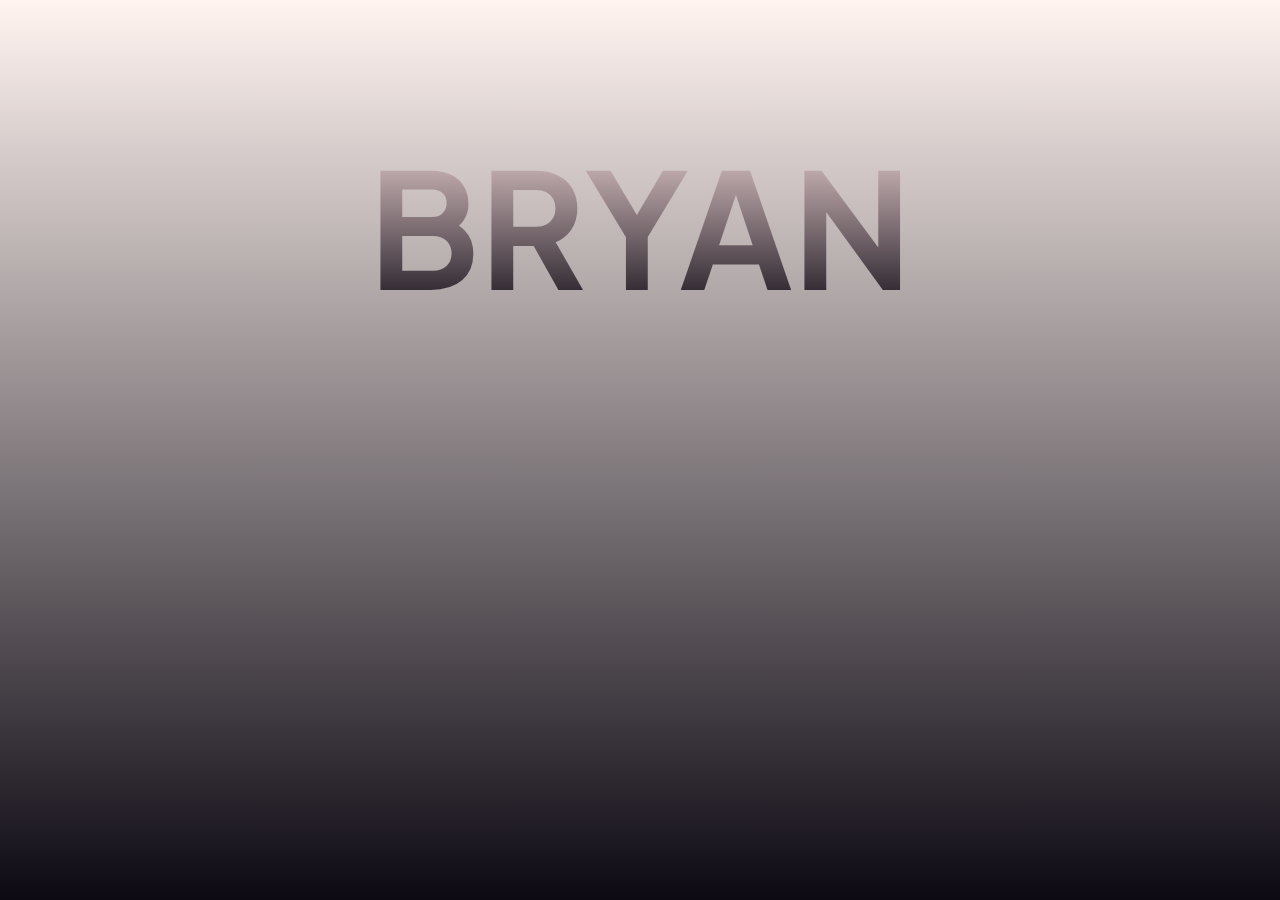
==== index.html @ c7d9747b "new style" ====
<!DOCTYPE html>
<html lang="en">
    <head>
        <meta charset="UTF-8" />
        <meta name="viewport" content="width=device-width, initial-scale=1, shrink-to-fit=no" />
        <meta name="description" content="Playground to learn HTML" />
        <meta name="author" content="Bryan Wong" />
        
        <title>playground</title>

        <!-- Favicon-->
        <link rel="icon" type="image/x-icon" href="assets/favicon.ico" />

        <!-- Custom Google font-->
        <link rel="preconnect" href="https://fonts.googleapis.com" />
        <link rel="preconnect" href="https://fonts.gstatic.com" crossorigin />
        <link href="https://fonts.googleapis.com/css2?family=Plus+Jakarta+Sans:wght@100;200;300;400;500;600;700;800;900&amp;display=swap" rel="stylesheet" />
        
        <!-- Core theme CSS (includes Bootstrap)-->
        <link href="css/styles.css" rel="stylesheet" />

    </head>

    <body>
        <div class="main-title" > BRYAN </div>
        <!-- <h4 class="moveable-element"> WONG </h4> -->

    </body>
</html>
---- css/styles.css ----
@charset "UTF-8";

:root {
  --bs-font-sans-serif: "Plus Jakarta Sans";
  --bs-body-font-family: var(--bs-font-sans-serif);
  --bs-body-font-size: 1rem;
  --bs-body-font-weight: 400;

  /* colours */
  --body-font-color: #f1d7d7;
  --body-background-colour: #0d0913;
  --body-background-gradient: #1c1919;
}


/* Font for main title */
.main-title {
  font-size: 10em;
  font-weight: bold;

  position: absolute; /* Position the element absolutely */
  top: 25%; 
  left: 50%; 
  transform: translate(-50%, -50%); 

  background: linear-gradient(to top,
    var(--body-background-colour),
    var(--body-font-color) 
  );
  background-clip: text;
  -webkit-text-fill-color: transparent;
}

body {
  margin: 0;
  height: 100vh; 

  font-family: var(--bs-body-font-family);
  font-size: var(--bs-body-font-size);
  font-weight: var(--bs-body-font-weight);
  
  color: var(--body-font-color);

  background-color: var(--body-background-colour); 
  background-image: linear-gradient(to bottom, 
    #fff4f0 0%,
    var(--body-background-colour) 
  );

  /* background-image: radial-gradient(closest-side at 50% 50%, #fff4f0, var(--body-background-colour)),  */
  /* background: radial-gradient(circle, #ffffff, #000000) top/100% 100%; */
  /* linear-gradient(to bottom, #000000, #ffffff) center/100% 20%; */


  -webkit-text-size-adjust: 100%;
  /* -webkit-tap-highlight-color: rgba(0, 0, 0, 0); */
}

h6, .h6, h5, .h5, h4, .h4, h3, .h3, h2, .h2, h1, .h1 {
  margin-top: 0;
  margin-bottom: 0.5rem;
  font-weight: 500;
  line-height: 1.2;
}
h1, .h1 {
  font-size: calc(1.375rem + 1.5vw);
}
@media (min-width: 1200px) {
  h1, .h1 {
    font-size: 2.5rem;
  }
}
h2, .h2 {
  font-size: calc(1.325rem + 0.9vw);
}
@media (min-width: 1200px) {
  h2, .h2 {
    font-size: 2rem;
  }
}
h3, .h3 {
  font-size: calc(1.3rem + 0.6vw);
}
@media (min-width: 1200px) {
  h3, .h3 {
    font-size: 1.75rem;
  }
}
h4, .h4 {
  font-size: calc(1.275rem + 0.3vw);
}
@media (min-width: 1200px) {
  h4, .h4 {
    font-size: 1.5rem;
  }
}
h5, .h5 {
  font-size: 1.25rem;
}
h6, .h6 {
  font-size: 1rem;
}
p {
  margin-top: 0;
  margin-bottom: 1rem;
}
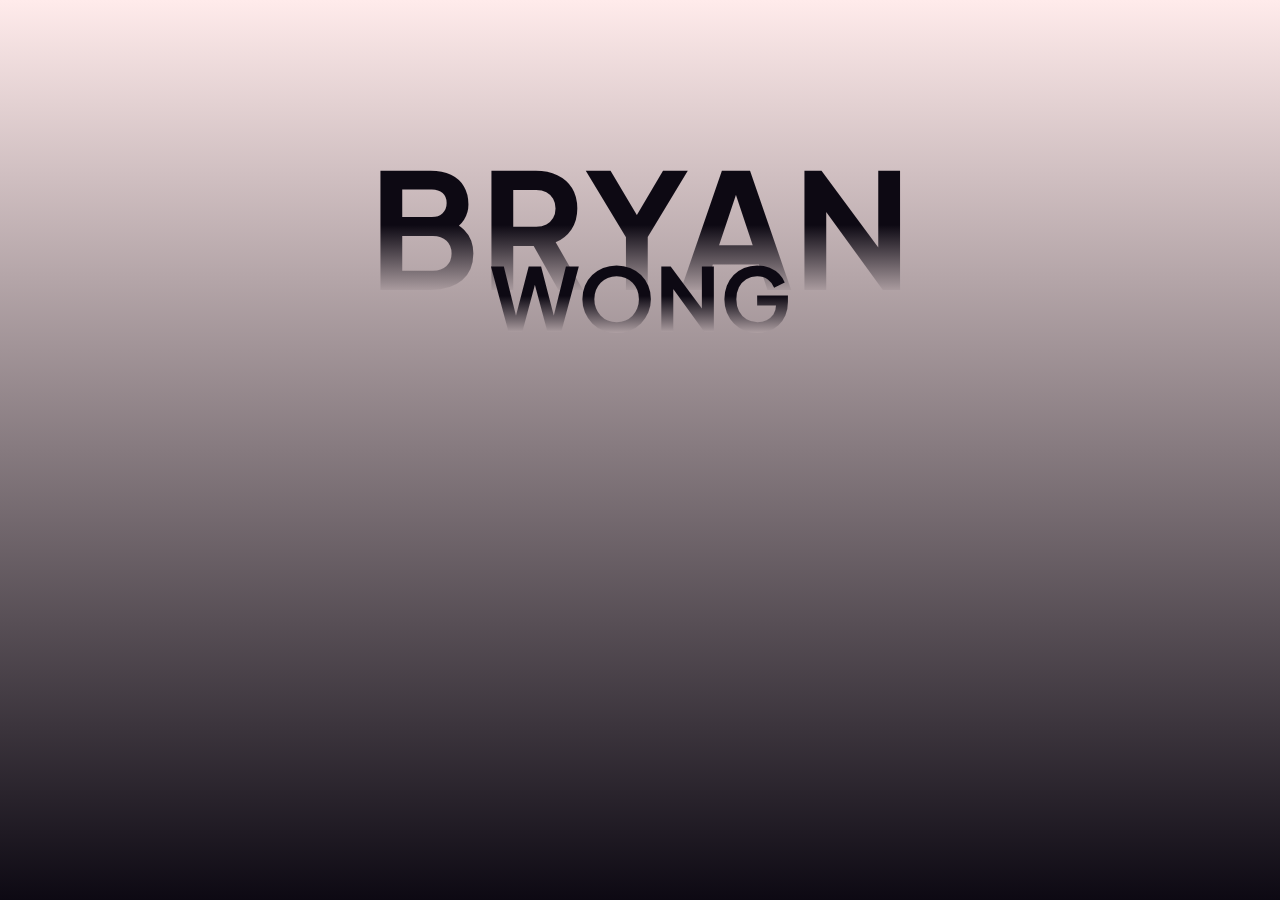
==== commit 88f194ac: "wong" ====
--- a/index.html
+++ b/index.html
@@ -22,8 +22,12 @@
     </head>
 
     <body>
-        <div class="main-title" > BRYAN </div>
-        <!-- <h4 class="moveable-element"> WONG </h4> -->
+        <div class="main-title"> 
+            <span class="first-name">BRYAN</span> 
+            <span class="last-name">WONG</span> 
+        </div>
+        
+
 
     </body>
 </html>
--- a/css/styles.css
+++ b/css/styles.css
@@ -7,29 +7,49 @@
   --bs-body-font-weight: 400;
 
   /* colours */
-  --body-font-color: #f1d7d7;
+  --body-font-color: #ffebeb;
   --body-background-colour: #0d0913;
-  --body-background-gradient: #1c1919;
+  --body-gradient-colour: #000000;
 }
 
 
-/* Font for main title */
-.main-title {
-  font-size: 10em;
+/* Main Title */
+.main-title{
   font-weight: bold;
 
-  position: absolute; /* Position the element absolutely */
+  position: absolute;
   top: 25%; 
   left: 50%; 
   transform: translate(-50%, -50%); 
+}
+.first-name{
+  font-size: 10em;
 
-  background: linear-gradient(to top,
-    var(--body-background-colour),
-    var(--body-font-color) 
+  background: linear-gradient(to bottom,
+    var(--body-background-colour) 50%,
+    var(--body-font-color)
   );
   background-clip: text;
+
   -webkit-text-fill-color: transparent;
 }
+.last-name{
+  font-size: 5.5em;
+
+  position: absolute;
+  top: 85%; 
+  left: 50%; 
+  transform: translate(-50%, -50%); 
+
+  background: linear-gradient(to bottom,
+    var(--body-background-colour) 50%,
+    var(--body-font-color)
+  );
+  background-clip: text;
+
+  -webkit-text-fill-color: transparent;
+}
+
 
 body {
   margin: 0;
@@ -41,20 +61,31 @@
   
   color: var(--body-font-color);
 
-  background-color: var(--body-background-colour); 
+  background-color: var(--body-gradient-colour); 
   background-image: linear-gradient(to bottom, 
-    #fff4f0 0%,
+    var(--body-font-color),
     var(--body-background-colour) 
   );
+}
+  /* background-image: radial-gradient(
+    circle at top, 
+    #fff4f0, 
+    var(--body-background-colour) 50%
+  );  */
+    
+  /* desert */
+  /* background-image: linear-gradient(to bottom,
+    #e4eeff 0%,
+    #ffe2a4 25%,
+    #0b0a0a 50%
+  ); */
 
-  /* background-image: radial-gradient(closest-side at 50% 50%, #fff4f0, var(--body-background-colour)),  */
-  /* background: radial-gradient(circle, #ffffff, #000000) top/100% 100%; */
-  /* linear-gradient(to bottom, #000000, #ffffff) center/100% 20%; */
+  /* -webkit-text-size-adjust: 100%; */
+  /* -webkit-tap-highlight-color: rgba(0, 0, 0, 0); */
 
 
-  -webkit-text-size-adjust: 100%;
-  /* -webkit-tap-highlight-color: rgba(0, 0, 0, 0); */
-}
+
+
 
 h6, .h6, h5, .h5, h4, .h4, h3, .h3, h2, .h2, h1, .h1 {
   margin-top: 0;
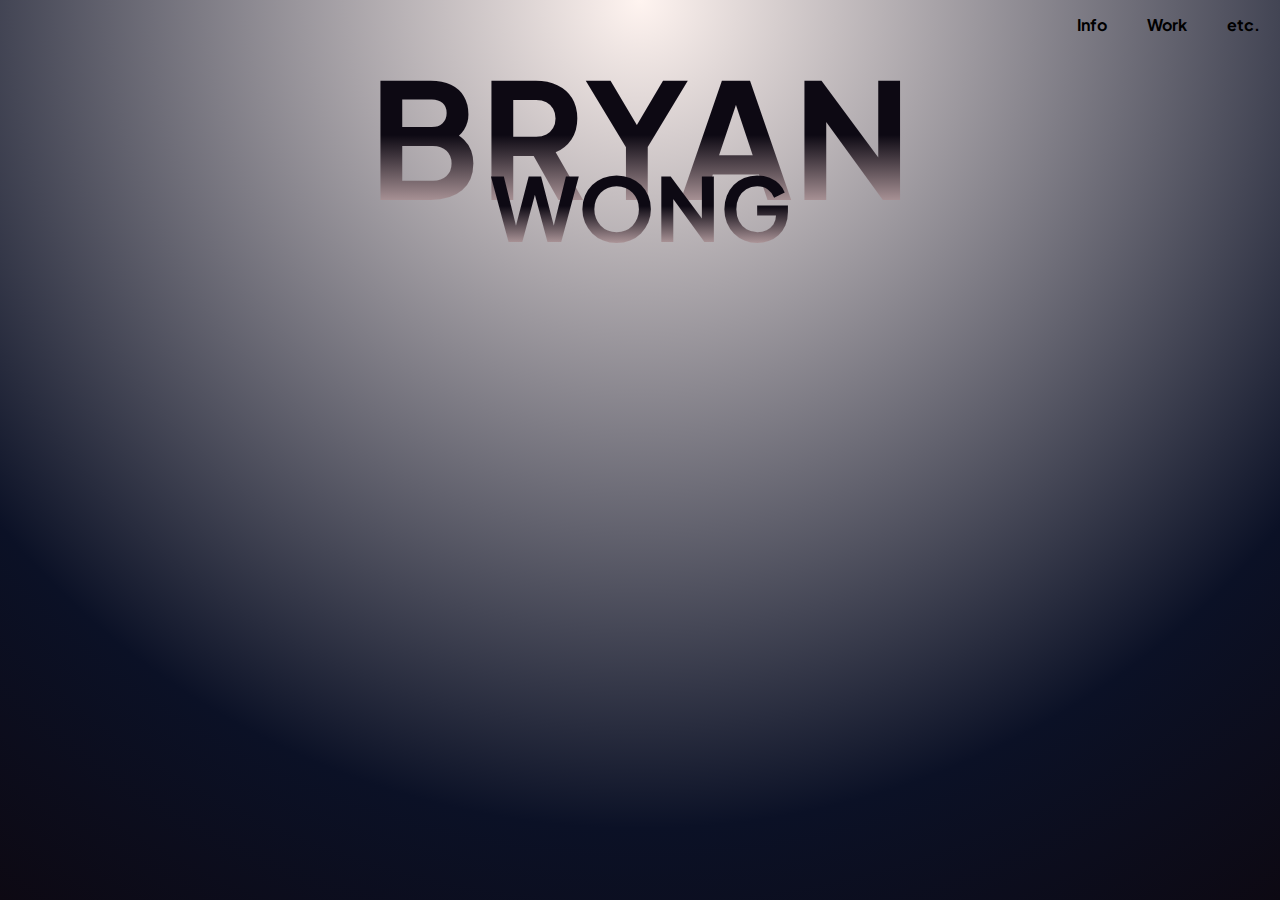
==== commit 5967d3e0: "gradient" ====
--- a/index.html
+++ b/index.html
@@ -16,18 +16,23 @@
         <link rel="preconnect" href="https://fonts.gstatic.com" crossorigin />
         <link href="https://fonts.googleapis.com/css2?family=Plus+Jakarta+Sans:wght@100;200;300;400;500;600;700;800;900&amp;display=swap" rel="stylesheet" />
         
-        <!-- Core theme CSS (includes Bootstrap)-->
+        <!-- Core CSS-->
         <link href="css/styles.css" rel="stylesheet" />
-
     </head>
 
     <body>
+        <div class="navbar">
+            <ul>
+                <li><a href="#index">Info</a></li>
+                <li><a href="#About">Work</a></li>
+                <li><a href="#About">etc.</a></li>
+            </ul>
+        </div>
+
         <div class="main-title"> 
             <span class="first-name">BRYAN</span> 
             <span class="last-name">WONG</span> 
         </div>
         
-
-
     </body>
 </html>
--- a/css/styles.css
+++ b/css/styles.css
@@ -7,10 +7,75 @@
   --bs-body-font-weight: 400;
 
   /* colours */
-  --body-font-color: #ffebeb;
+  --body-font-color: #fbdbdb;
   --body-background-colour: #0d0913;
-  --body-gradient-colour: #000000;
+  --body-gradient-colour: #1b1622;
+  --body-highlight-color: #ffe2e2;
 }
+::selection {
+  color: #000; /* Text color when highlighted */
+  background: var(--body-highlight-color); /* highlight color */
+} 
+
+body {
+  margin: 0;
+  height: 100vh; 
+
+  font-family: var(--bs-body-font-family);
+  font-size: var(--bs-body-font-size);
+  font-weight: var(--bs-body-font-weight);
+  
+  color: var(--body-font-color);
+
+  /* background-color: var(--body-gradient-colour); 
+  background-image: linear-gradient(to bottom, 
+    var(--body-font-color),
+    var(--body-background-colour) 
+  ); */
+
+  background: radial-gradient(
+    circle at top, 
+    #fff4f0, 
+    #0b1126 75%,
+    var(--body-background-colour)
+  ); 
+}
+
+    
+  /* desert */
+  /* background-image: linear-gradient(to bottom,
+    #e4eeff 0%,
+    #ffe2a4 25%,
+    #0b0a0a 50%
+  ); */
+
+
+.navbar{
+  float: right;
+
+  font-family: var(--bs-body-font-family);
+  font-weight: bold;
+}
+.navbar ul{
+  list-style-type: none;
+  margin: 0;
+  padding: 0;
+  overflow: hidden;
+}
+.navbar li{
+  float: left;
+}
+.navbar a{
+  display: block;
+  color: rgb(0, 0, 0);
+  text-align: center;
+  padding: 14px 20px;
+  text-decoration: none;
+}
+.navbar li a:hover{
+  color: var(--body-highlight-color);
+}
+
 
 
 /* Main Title */
@@ -18,7 +83,7 @@
   font-weight: bold;
 
   position: absolute;
-  top: 25%; 
+  top: 15%; 
   left: 50%; 
   transform: translate(-50%, -50%); 
 }
@@ -30,8 +95,7 @@
     var(--body-font-color)
   );
   background-clip: text;
-
-  -webkit-text-fill-color: transparent;
+  color: rgba(255, 255, 255, 0);
 }
 .last-name{
   font-size: 5.5em;
@@ -41,47 +105,19 @@
   left: 50%; 
   transform: translate(-50%, -50%); 
 
+  /* gradient text color */
   background: linear-gradient(to bottom,
     var(--body-background-colour) 50%,
     var(--body-font-color)
   );
   background-clip: text;
-
-  -webkit-text-fill-color: transparent;
+  color: rgba(255, 255, 255, 0);
 }
 
 
-body {
-  margin: 0;
-  height: 100vh; 
 
-  font-family: var(--bs-body-font-family);
-  font-size: var(--bs-body-font-size);
-  font-weight: var(--bs-body-font-weight);
-  
-  color: var(--body-font-color);
 
-  background-color: var(--body-gradient-colour); 
-  background-image: linear-gradient(to bottom, 
-    var(--body-font-color),
-    var(--body-background-colour) 
-  );
-}
-  /* background-image: radial-gradient(
-    circle at top, 
-    #fff4f0, 
-    var(--body-background-colour) 50%
-  );  */
-    
-  /* desert */
-  /* background-image: linear-gradient(to bottom,
-    #e4eeff 0%,
-    #ffe2a4 25%,
-    #0b0a0a 50%
-  ); */
 
-  /* -webkit-text-size-adjust: 100%; */
-  /* -webkit-tap-highlight-color: rgba(0, 0, 0, 0); */
 
 
 
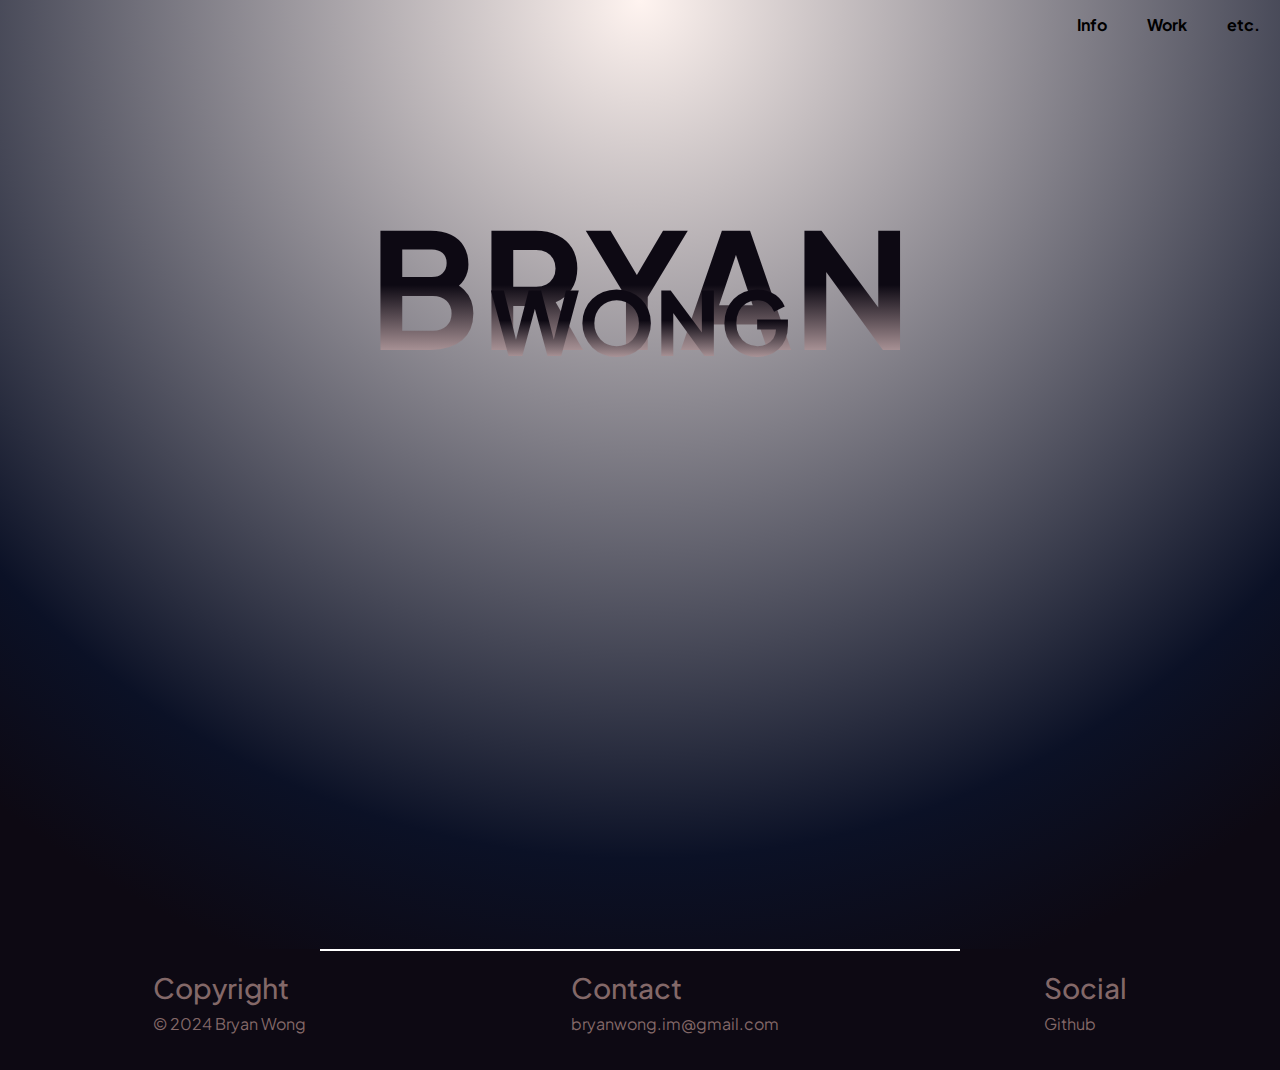
==== commit 0a292a98: "footer, header" ====
--- a/index.html
+++ b/index.html
@@ -21,18 +21,49 @@
     </head>
 
     <body>
-        <div class="navbar">
-            <ul>
-                <li><a href="#index">Info</a></li>
-                <li><a href="#About">Work</a></li>
-                <li><a href="#About">etc.</a></li>
-            </ul>
+        
+        <!-- need this container for background to extend to navbar -->
+        <div class="nav-main-page-container"> 
+            <div class="navbar">
+                <ul>
+                    <li><a href="#index">Info</a></li>
+                    <li><a href="#About">Work</a></li>
+                    <li><a href="#About">etc.</a></li>
+                </ul>
+            </div>
+
+            <div class="main-page"> 
+                <span class="first-name">BRYAN</span> 
+                <span class="last-name">WONG</span> 
+            </div>
         </div>
 
-        <div class="main-title"> 
-            <span class="first-name">BRYAN</span> 
-            <span class="last-name">WONG</span> 
+        <hr>
+        
+        <!-- <div class="additional-content">
+            <p>awdawd </p>
+        </div> -->
+
+        <div class="footer">
+            <div class="column">
+                <h3>Copyright</h3>
+                <p>© 2024 Bryan Wong</p>
+            </div>
+            <div class="column">
+                <h3>Contact</h3>
+                <p>bryanwong.im@gmail.com</p>
+            </div>
+            <div class="column">
+                <h3>Social</h3>
+                <p>Github</p>
+            </div>
         </div>
+        
+
+
+        
+        
+
         
     </body>
 </html>
--- a/css/styles.css
+++ b/css/styles.css
@@ -1,122 +1,149 @@
 @charset "UTF-8";
 
 :root {
-  --bs-font-sans-serif: "Plus Jakarta Sans";
-  --bs-body-font-family: var(--bs-font-sans-serif);
-  --bs-body-font-size: 1rem;
-  --bs-body-font-weight: 400;
-
-  /* colours */
-  --body-font-color: #fbdbdb;
-  --body-background-colour: #0d0913;
-  --body-gradient-colour: #1b1622;
-  --body-highlight-color: #ffe2e2;
+    --bs-font-sans-serif: "Plus Jakarta Sans";
+    --bs-body-font-family: var(--bs-font-sans-serif);
+    --bs-body-font-size: 1rem;
+    --bs-body-font-weight: 400;
+
+    /* colours */
+    --body-font-color: #fbdbdb;
+    --body-background-colour: #0d0913;
+    --body-gradient-colour: #1b1622;
+    --body-highlight-color: #ffe2e2;
 }
 ::selection {
-  color: #000; /* Text color when highlighted */
-  background: var(--body-highlight-color); /* highlight color */
+    color: #000; /* Text color when highlighted */
+    background: var(--body-highlight-color); /* highlight color */
 } 
 
 body {
-  margin: 0;
-  height: 100vh; 
-
-  font-family: var(--bs-body-font-family);
-  font-size: var(--bs-body-font-size);
-  font-weight: var(--bs-body-font-weight);
-  
-  color: var(--body-font-color);
-
-  /* background-color: var(--body-gradient-colour); 
-  background-image: linear-gradient(to bottom, 
-    var(--body-font-color),
-    var(--body-background-colour) 
-  ); */
-
-  background: radial-gradient(
-    circle at top, 
-    #fff4f0, 
-    #0b1126 75%,
-    var(--body-background-colour)
-  ); 
-}
-
+
+	width: 100%;
+	height: 100vh;
+    margin: 0;
+
+    font-family: var(--bs-body-font-family);
+    font-size: var(--bs-body-font-size);
+    font-weight: var(--bs-body-font-weight);
     
-  /* desert */
-  /* background-image: linear-gradient(to bottom,
-    #e4eeff 0%,
-    #ffe2a4 25%,
-    #0b0a0a 50%
-  ); */
-
-
+    color: var(--body-font-color);
+	background: var(--body-background-colour)
+}
+
+/* Navbar */
 .navbar{
-  float: right;
-
-  font-family: var(--bs-body-font-family);
-  font-weight: bold;
+    float: right;
+
+    font-family: var(--bs-body-font-family);
+    font-weight: bold;
 }
 .navbar ul{
-  list-style-type: none;
-  margin: 0;
-  padding: 0;
-  overflow: hidden;
+    list-style-type: none;
+    margin: 0;
+    padding: 0;
+    overflow: hidden;
 }
 .navbar li{
-  float: left;
+    float: left;
 }
 .navbar a{
-  display: block;
-  color: rgb(0, 0, 0);
-  text-align: center;
-  padding: 14px 20px;
-  text-decoration: none;
+    display: block;
+    color: rgb(0, 0, 0);
+    text-align: center;
+    padding: 14px 20px;
+    text-decoration: none;
 }
 .navbar li a:hover{
-  color: var(--body-highlight-color);
-}
-
+    color: var(--body-highlight-color);
+}
+
+.nav-main-page-container{
+	background: radial-gradient(
+        circle at top, 
+        #fff4f0, 
+        #0b1126 75%,
+        var(--body-background-colour) 90%
+    ); 
+}
 
 
 /* Main Title */
-.main-title{
-  font-weight: bold;
-
-  position: absolute;
-  top: 15%; 
-  left: 50%; 
-  transform: translate(-50%, -50%); 
+.main-page{
+	width: 100%;
+	height: 100vh;
+
+    font-weight: bold;
+	position: relative;
+	display: flex;
+	flex-direction: column;
+	justify-content: center;
+	align-items: center;
+
+
+	/* background-color: var(--body-gradient-colour); 
+    background-image: linear-gradient(to bottom, 
+        var(--body-font-color),
+        var(--body-background-colour) 
+    ); */
+
 }
 .first-name{
-  font-size: 10em;
-
-  background: linear-gradient(to bottom,
-    var(--body-background-colour) 50%,
-    var(--body-font-color)
-  );
-  background-clip: text;
-  color: rgba(255, 255, 255, 0);
+    font-size: 10em;
+
+	position: absolute;
+	top: 15%;
+
+    background: linear-gradient(to bottom,
+        var(--body-background-colour) 50%,
+        var(--body-font-color)
+    );
+    background-clip: text;
+    color: rgba(255, 255, 255, 0);
 }
 .last-name{
-  font-size: 5.5em;
-
-  position: absolute;
-  top: 85%; 
-  left: 50%; 
-  transform: translate(-50%, -50%); 
-
-  /* gradient text color */
-  background: linear-gradient(to bottom,
-    var(--body-background-colour) 50%,
-    var(--body-font-color)
-  );
-  background-clip: text;
-  color: rgba(255, 255, 255, 0);
-}
-
-
-
-
+    font-size: 5.5em;
+
+	position: absolute;
+	top: 24%;
+
+    /* gradient text color */
+    background: linear-gradient(to bottom,
+        var(--body-background-colour) 50%,
+        var(--body-font-color)
+    );
+    background-clip: text;
+    color: rgba(255, 255, 255, 0);
+}
+
+hr{
+
+	border: none; /* Remove default border */
+    height: 2px; /* Set the height of the line */
+    width: 50%; /* Set the width of the line */
+    margin: 0 auto; /* Add margin above and below the line, and center the line horizontally */
+    background-color: white; /* Set the color of the line */
+
+}
+
+.additional-content{
+	display: flex;
+
+    
+	width: 100%;
+	height: 100vh;
+
+	background: var(--body-background-colour);
+}
+
+
+
+.footer{
+	display: flex;
+	padding: 20px;
+	justify-content: space-around;
+	color: #836868;
+}
 
 
 
@@ -124,53 +151,53 @@
 
 
 h6, .h6, h5, .h5, h4, .h4, h3, .h3, h2, .h2, h1, .h1 {
-  margin-top: 0;
-  margin-bottom: 0.5rem;
-  font-weight: 500;
-  line-height: 1.2;
+    margin-top: 0;
+    margin-bottom: 0.5rem;
+    font-weight: 500;
+    line-height: 1.2;
 }
 h1, .h1 {
-  font-size: calc(1.375rem + 1.5vw);
-}
-@media (min-width: 1200px) {
-  h1, .h1 {
-    font-size: 2.5rem;
-  }
+    font-size: calc(1.375rem + 1.5vw);
+}
+@media (min-width: 1200px) {
+    h1, .h1 {
+        font-size: 2.5rem;
+    }
 }
 h2, .h2 {
-  font-size: calc(1.325rem + 0.9vw);
-}
-@media (min-width: 1200px) {
-  h2, .h2 {
-    font-size: 2rem;
-  }
+    font-size: calc(1.325rem + 0.9vw);
+}
+@media (min-width: 1200px) {
+    h2, .h2 {
+        font-size: 2rem;
+    }
 }
 h3, .h3 {
-  font-size: calc(1.3rem + 0.6vw);
-}
-@media (min-width: 1200px) {
-  h3, .h3 {
-    font-size: 1.75rem;
-  }
+    font-size: calc(1.3rem + 0.6vw);
+}
+@media (min-width: 1200px) {
+    h3, .h3 {
+        font-size: 1.75rem;
+    }
 }
 h4, .h4 {
-  font-size: calc(1.275rem + 0.3vw);
-}
-@media (min-width: 1200px) {
-  h4, .h4 {
-    font-size: 1.5rem;
-  }
+    font-size: calc(1.275rem + 0.3vw);
+}
+@media (min-width: 1200px) {
+    h4, .h4 {
+        font-size: 1.5rem;
+    }
 }
 h5, .h5 {
-  font-size: 1.25rem;
+    font-size: 1.25rem;
 }
 h6, .h6 {
-  font-size: 1rem;
+    font-size: 1rem;
 }
 p {
-  margin-top: 0;
-  margin-bottom: 1rem;
-}
-
-
-
+    margin-top: 0;
+    margin-bottom: 1rem;
+}
+
+
+
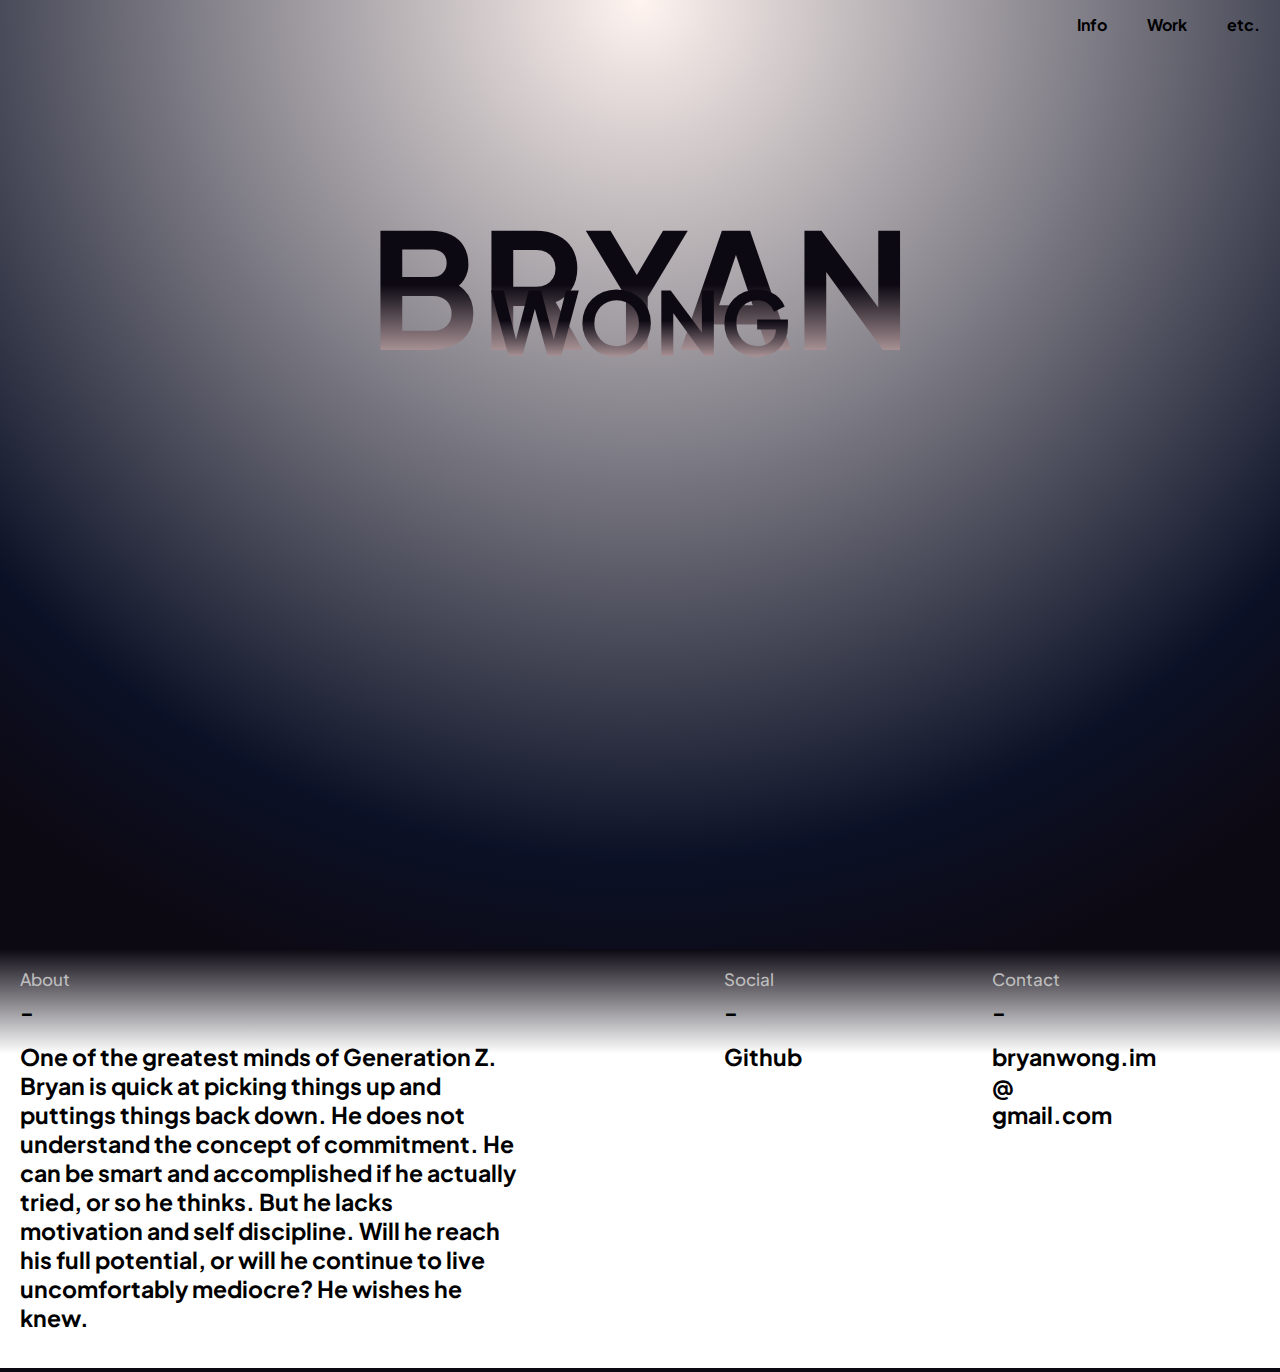
==== commit 4381e74e: "updated footer" ====
--- a/index.html
+++ b/index.html
@@ -6,10 +6,10 @@
         <meta name="description" content="Playground to learn HTML" />
         <meta name="author" content="Bryan Wong" />
         
-        <title>playground</title>
+        <title>Playground</title>
 
         <!-- Favicon-->
-        <link rel="icon" type="image/x-icon" href="assets/favicon.ico" />
+        <link rel="icon" type="image/x-icon" href="assets/icons/robot-dead.svg" />
 
         <!-- Custom Google font-->
         <link rel="preconnect" href="https://fonts.googleapis.com" />
@@ -38,23 +38,26 @@
             </div>
         </div>
 
-        <hr>
+        <!-- <hr> -->
         
         <!-- <div class="additional-content">
             <p>awdawd </p>
         </div> -->
 
         <div class="footer">
-            <div class="column">
-                <h3>Copyright</h3>
-                <p>© 2024 Bryan Wong</p>
+            <div class="footer-column-1">
+                <h3>About</h3>
+                <p>-</p>
+                <p>One of the greatest minds of Generation Z. Bryan is quick at picking things up and puttings things back down. He does not understand the concept of commitment. He can be smart and accomplished if he actually tried, or so he thinks. But he lacks motivation and self discipline. Will he reach his full potential, or will he continue to live uncomfortably mediocre? He wishes he knew.</p>
             </div>
-            <div class="column">
+            <div class="footer-column">
                 <h3>Contact</h3>
-                <p>bryanwong.im@gmail.com</p>
+                <p>-</p>
+                <p>bryanwong.im<br>@<br>gmail.com</p>
             </div>
-            <div class="column">
+            <div class="footer-column">
                 <h3>Social</h3>
+                <p>-</p>
                 <p>Github</p>
             </div>
         </div>
--- a/css/styles.css
+++ b/css/styles.css
@@ -116,20 +116,19 @@
     color: rgba(255, 255, 255, 0);
 }
 
+/* Divider Line */
 hr{
-
 	border: none; /* Remove default border */
     height: 2px; /* Set the height of the line */
     width: 50%; /* Set the width of the line */
     margin: 0 auto; /* Add margin above and below the line, and center the line horizontally */
     background-color: white; /* Set the color of the line */
-
-}
-
+}
+
+/*  */
 .additional-content{
 	display: flex;
 
-    
 	width: 100%;
 	height: 100vh;
 
@@ -137,12 +136,43 @@
 }
 
 
-
+/* Footer */
 .footer{
-	display: flex;
+	display: inline-block;
 	padding: 20px;
-	justify-content: space-around;
-	color: #836868;
+	background: linear-gradient(to bottom, 
+				var(--body-background-colour),
+				white 25%);
+}
+.footer-column-1{
+	width: 40%; 
+    float: left; 
+    margin-right: 20px; 
+}
+.footer-column-1 h3{
+	color: #bdbdbd;
+	font-size: 17px;
+}
+.footer-column-1 p{
+	color: #000;
+
+	font-size: 23px;
+	font-weight: bold;
+}
+.footer-column{
+	width: 20%; 
+    float: right; 
+    margin-right: 20px; 
+}
+.footer-column h3{
+	color: #bdbdbd;
+	font-size: 17px;
+}
+.footer-column p{
+	color: #000;
+
+	font-size: 23px;
+	font-weight: bold;
 }
 
 
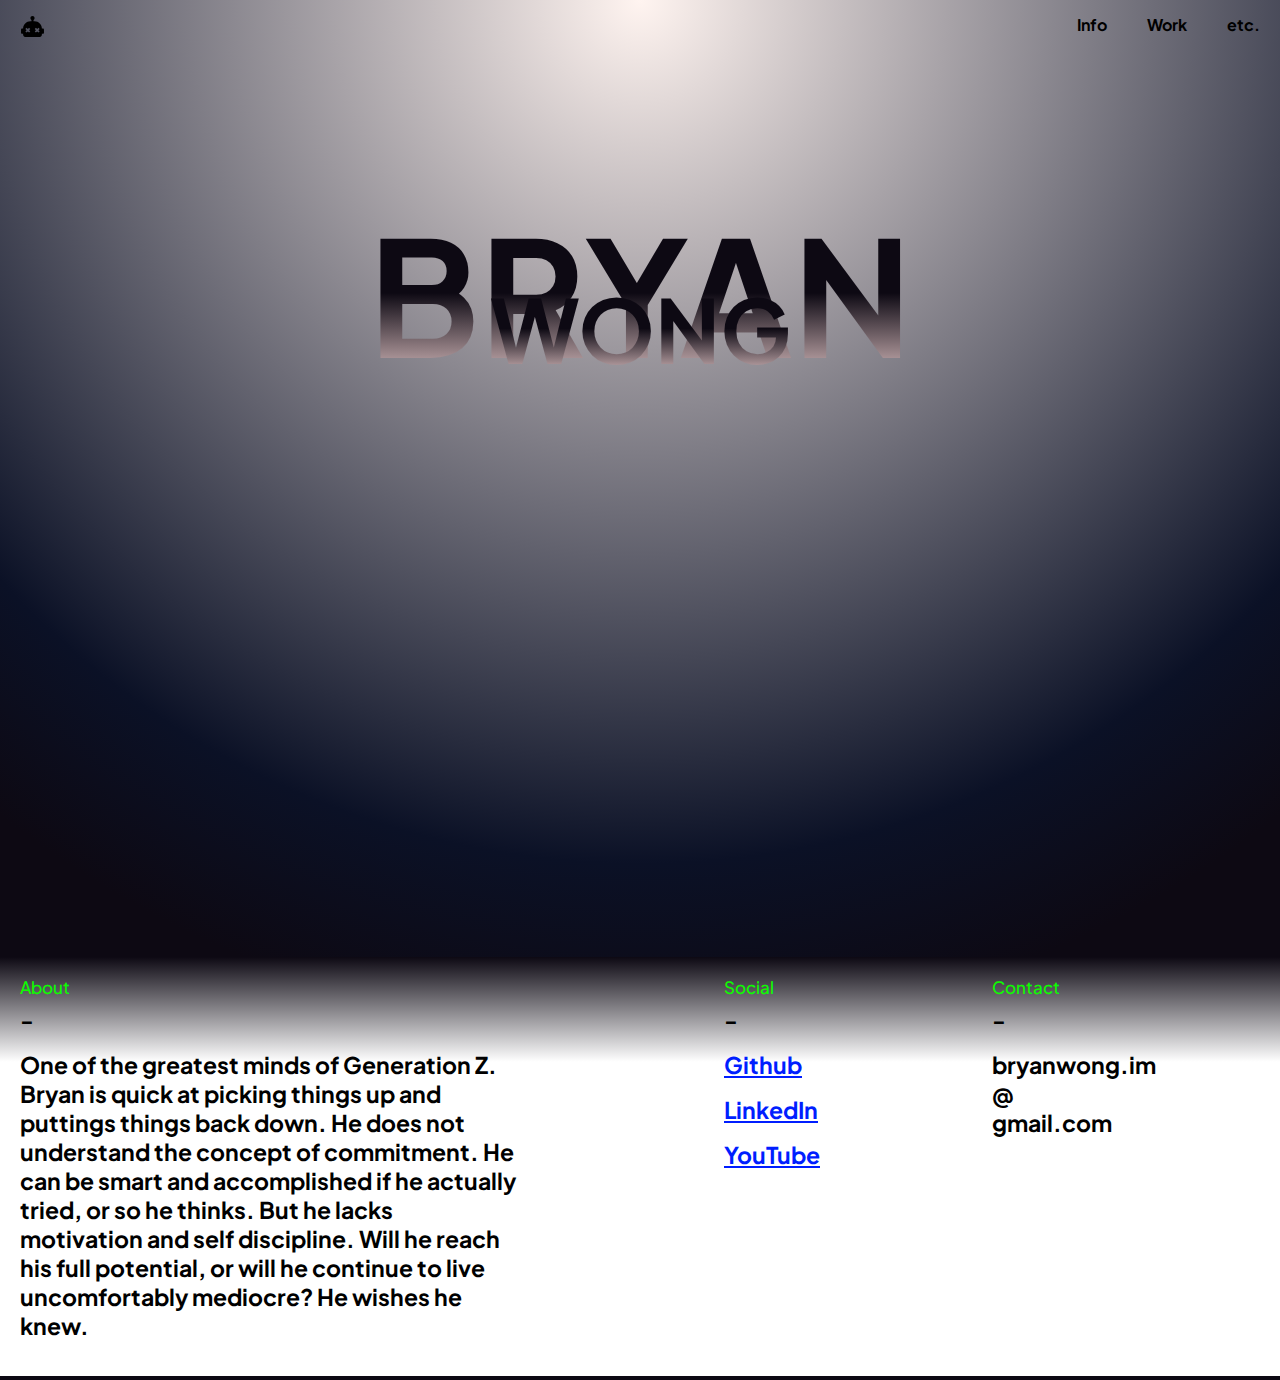
==== commit fda5c71a: "updated footer and added home button" ====
--- a/index.html
+++ b/index.html
@@ -23,26 +23,31 @@
     <body>
         
         <!-- need this container for background to extend to navbar -->
-        <div class="nav-main-page-container"> 
-            <div class="navbar">
-                <ul>
-                    <li><a href="#index">Info</a></li>
-                    <li><a href="#About">Work</a></li>
-                    <li><a href="#About">etc.</a></li>
+        <div class="background-container"> 
+            <div>
+                <a href="index.html" class="home-button">
+                    <img src="assets/icons/robot-dead.svg" alt="Home">
+                </a>
+                <ul class="navbar">
+                    <li><a href="assets/icons/robot-dead.svg">Info</a></li>
+                    <li><a href="assets/icons/robot-dead.svg">Work</a></li>
+                    <li><a href="assets/icons/robot-dead.svg">etc.</a></li>
                 </ul>
             </div>
-
+            
+            
             <div class="main-page"> 
                 <span class="first-name">BRYAN</span> 
                 <span class="last-name">WONG</span> 
             </div>
         </div>
-
-        <!-- <hr> -->
+        
         
         <!-- <div class="additional-content">
             <p>awdawd </p>
         </div> -->
+        
+        <!-- <hr> -->
 
         <div class="footer">
             <div class="footer-column-1">
@@ -58,7 +63,9 @@
             <div class="footer-column">
                 <h3>Social</h3>
                 <p>-</p>
-                <p>Github</p>
+                <p><a href="https://github.com/bcw1">Github</a></p>
+                <p><a href="https://www.linkedin.com/in/bryan-wong-0a6b04198/">LinkedIn</a></p>
+                <p><a href="https://www.youtube.com/@bryanwong5546/featured">YouTube</a></p>
             </div>
         </div>
         
--- a/css/styles.css
+++ b/css/styles.css
@@ -10,7 +10,9 @@
     --body-font-color: #fbdbdb;
     --body-background-colour: #0d0913;
     --body-gradient-colour: #1b1622;
-    --body-highlight-color: #ffe2e2;
+    --body-highlight-color: #ffbde2;
+	--footer-backgruond-colour: #ffffff;
+	--footer-header-colour: #0dfd00;
 }
 ::selection {
     color: #000; /* Text color when highlighted */
@@ -18,7 +20,6 @@
 } 
 
 body {
-
 	width: 100%;
 	height: 100vh;
     margin: 0;
@@ -32,14 +33,19 @@
 }
 
 /* Navbar */
+.home-button{
+	display:inline-block;
+
+	padding: 14px 20px;
+	width: 25px;
+}
 .navbar{
     float: right;
 
     font-family: var(--bs-body-font-family);
     font-weight: bold;
-}
-.navbar ul{
-    list-style-type: none;
+
+	list-style-type: none;
     margin: 0;
     padding: 0;
     overflow: hidden;
@@ -58,7 +64,9 @@
     color: var(--body-highlight-color);
 }
 
-.nav-main-page-container{
+
+/* need this container for background to extend to navbar */
+.background-container{
 	background: radial-gradient(
         circle at top, 
         #fff4f0, 
@@ -119,10 +127,12 @@
 /* Divider Line */
 hr{
 	border: none; /* Remove default border */
-    height: 2px; /* Set the height of the line */
-    width: 50%; /* Set the width of the line */
+    height: 3px; /* Set the height of the line */
+    width: 100%; /* Set the width of the line */
     margin: 0 auto; /* Add margin above and below the line, and center the line horizontally */
-    background-color: white; /* Set the color of the line */
+    background: linear-gradient(to right,
+								var(--body-background-colour), 
+								var(--body-font-color)); /* Set the color of the line */
 }
 
 /*  */
@@ -142,7 +152,7 @@
 	padding: 20px;
 	background: linear-gradient(to bottom, 
 				var(--body-background-colour),
-				white 25%);
+				var(--footer-backgruond-colour) 25%);
 }
 .footer-column-1{
 	width: 40%; 
@@ -150,7 +160,7 @@
     margin-right: 20px; 
 }
 .footer-column-1 h3{
-	color: #bdbdbd;
+	color: var(--footer-header-colour);
 	font-size: 17px;
 }
 .footer-column-1 p{
@@ -165,7 +175,7 @@
     margin-right: 20px; 
 }
 .footer-column h3{
-	color: #bdbdbd;
+	color: var(--footer-header-colour);
 	font-size: 17px;
 }
 .footer-column p{
@@ -173,6 +183,12 @@
 
 	font-size: 23px;
 	font-weight: bold;
+}
+.footer-column a{
+	color: #001eff;
+}
+.footer-column a:visited{
+	color: #6c00e7;
 }
 
 
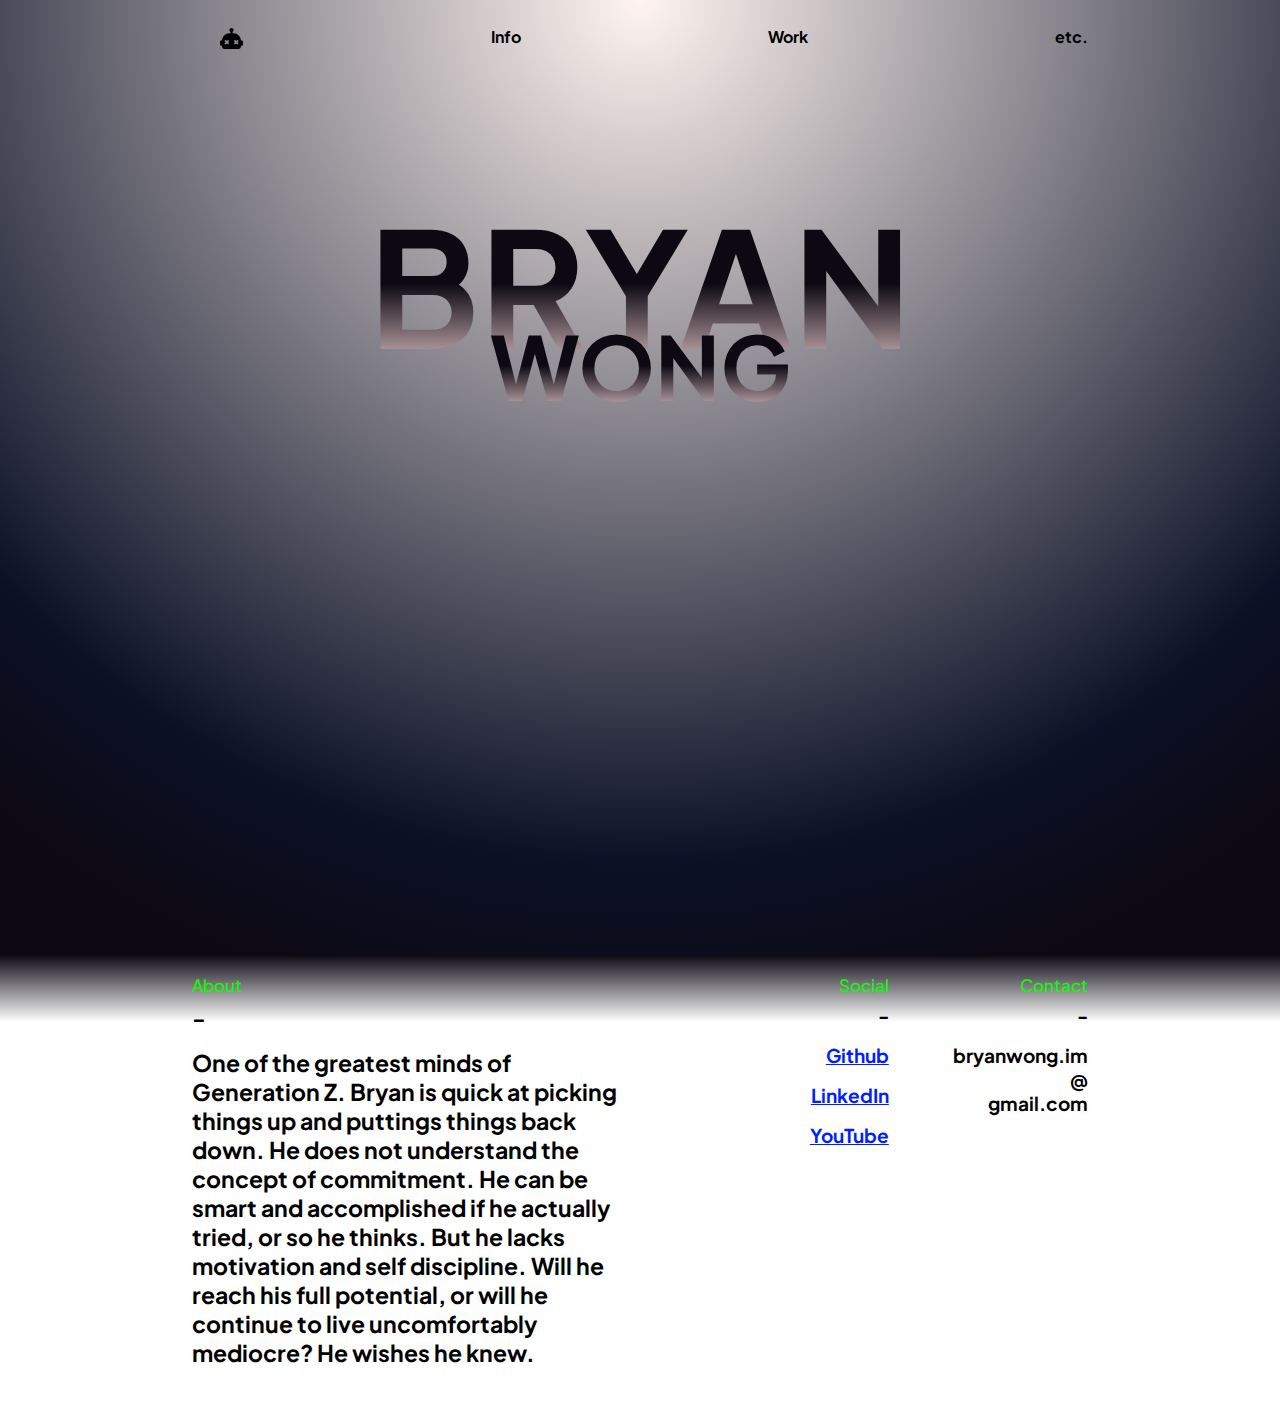
==== commit d892988f: "fixed spacing" ====
--- a/index.html
+++ b/index.html
@@ -22,17 +22,14 @@
 
     <body>
         
-        <!-- need this container for background to extend to navbar -->
-        <div class="background-container"> 
-            <div>
+        <div class="background"> 
+            <div class="navbar">
                 <a href="index.html" class="home-button">
                     <img src="assets/icons/robot-dead.svg" alt="Home">
                 </a>
-                <ul class="navbar">
-                    <li><a href="assets/icons/robot-dead.svg">Info</a></li>
-                    <li><a href="assets/icons/robot-dead.svg">Work</a></li>
-                    <li><a href="assets/icons/robot-dead.svg">etc.</a></li>
-                </ul>
+                <a href="assets/icons/robot-dead.svg">Info</a>
+                <a href="assets/icons/robot-dead.svg">Work</a>
+                <a href="assets/icons/robot-dead.svg">etc.</a>
             </div>
             
             
@@ -48,32 +45,28 @@
         </div> -->
         
         <!-- <hr> -->
-
-        <div class="footer">
-            <div class="footer-column-1">
-                <h3>About</h3>
-                <p>-</p>
-                <p>One of the greatest minds of Generation Z. Bryan is quick at picking things up and puttings things back down. He does not understand the concept of commitment. He can be smart and accomplished if he actually tried, or so he thinks. But he lacks motivation and self discipline. Will he reach his full potential, or will he continue to live uncomfortably mediocre? He wishes he knew.</p>
-            </div>
-            <div class="footer-column">
-                <h3>Contact</h3>
-                <p>-</p>
-                <p>bryanwong.im<br>@<br>gmail.com</p>
-            </div>
-            <div class="footer-column">
-                <h3>Social</h3>
-                <p>-</p>
-                <p><a href="https://github.com/bcw1">Github</a></p>
-                <p><a href="https://www.linkedin.com/in/bryan-wong-0a6b04198/">LinkedIn</a></p>
-                <p><a href="https://www.youtube.com/@bryanwong5546/featured">YouTube</a></p>
+        
+        <div class="footer-background">
+            <div class="footer">
+                <div class="footer-column-1">
+                    <h3>About</h3>
+                    <p>-</p>
+                    <p>One of the greatest minds of Generation Z. Bryan is quick at picking things up and puttings things back down. He does not understand the concept of commitment. He can be smart and accomplished if he actually tried, or so he thinks. But he lacks motivation and self discipline. Will he reach his full potential, or will he continue to live uncomfortably mediocre? He wishes he knew.</p>
+                </div>
+                <div class="footer-column-2">
+                    <h3>Contact</h3>
+                    <p>-</p>
+                    <p>bryanwong.im<br>@<br>gmail.com</p>
+                </div>
+                <div class="footer-column-2">
+                    <h3>Social</h3>
+                    <p>-</p>
+                    <p><a href="https://github.com/bcw11">Github</a></p>
+                    <p><a href="https://www.linkedin.com/in/bryan-wong-0a6b04198/">LinkedIn</a></p>
+                    <p><a href="https://www.youtube.com/@bryanwong5546/featured">YouTube</a></p>
+                </div>
             </div>
         </div>
         
-
-
-        
-        
-
-        
     </body>
 </html>
--- a/css/styles.css
+++ b/css/styles.css
@@ -5,12 +5,13 @@
     --bs-body-font-family: var(--bs-font-sans-serif);
     --bs-body-font-size: 1rem;
     --bs-body-font-weight: 400;
+    --body-margin: 15%;
 
     /* colours */
     --body-font-color: #fbdbdb;
     --body-background-colour: #0d0913;
     --body-gradient-colour: #1b1622;
-    --body-highlight-color: #ffbde2;
+    --body-highlight-color: #fda1d5;
 	--footer-backgruond-colour: #ffffff;
 	--footer-header-colour: #0dfd00;
 }
@@ -32,75 +33,62 @@
 	background: var(--body-background-colour)
 }
 
+
 /* Navbar */
-.home-button{
-	display:inline-block;
-
-	padding: 14px 20px;
-	width: 25px;
-}
 .navbar{
-    float: right;
+    display: flex;
+    justify-content: space-between;
+    padding-top: 2%;
+    margin: 0 var(--body-margin);
 
     font-family: var(--bs-body-font-family);
     font-weight: bold;
-
-	list-style-type: none;
-    margin: 0;
-    padding: 0;
-    overflow: hidden;
-}
-.navbar li{
-    float: left;
 }
 .navbar a{
-    display: block;
-    color: rgb(0, 0, 0);
-    text-align: center;
-    padding: 14px 20px;
+    color: black;
+    margin-left: 3%;
     text-decoration: none;
 }
-.navbar li a:hover{
+.navbar a:hover{
     color: var(--body-highlight-color);
 }
+.home-button{
+    /* width of pixel */
+	width: 25px; 
+}
 
 
 /* need this container for background to extend to navbar */
-.background-container{
+.background{
 	background: radial-gradient(
         circle at top, 
         #fff4f0, 
         #0b1126 75%,
         var(--body-background-colour) 90%
     ); 
-}
-
-
-/* Main Title */
-.main-page{
-	width: 100%;
-	height: 100vh;
-
-    font-weight: bold;
-	position: relative;
-	display: flex;
-	flex-direction: column;
-	justify-content: center;
-	align-items: center;
-
-
-	/* background-color: var(--body-gradient-colour); 
+    /* background-color: var(--body-gradient-colour); 
     background-image: linear-gradient(to bottom, 
         var(--body-font-color),
         var(--body-background-colour) 
     ); */
-
+}
+
+
+/* Main Title */
+.main-page{
+	height: 100vh;
+    width: 100%;
+
+	display: flex;
+    flex-direction: column;
+	align-items: center;
+
+    font-weight: bold;
 }
 .first-name{
     font-size: 10em;
 
-	position: absolute;
-	top: 15%;
+	margin-top: 10%;
 
     background: linear-gradient(to bottom,
         var(--body-background-colour) 50%,
@@ -112,10 +100,8 @@
 .last-name{
     font-size: 5.5em;
 
-	position: absolute;
-	top: 24%;
-
-    /* gradient text color */
+    margin-top: -75px;
+
     background: linear-gradient(to bottom,
         var(--body-background-colour) 50%,
         var(--body-font-color)
@@ -147,47 +133,49 @@
 
 
 /* Footer */
+.footer-background{
+    background: linear-gradient(to bottom, 
+        var(--body-background-colour),
+        var(--footer-backgruond-colour) 67px);
+}
 .footer{
 	display: inline-block;
-	padding: 20px;
-	background: linear-gradient(to bottom, 
-				var(--body-background-colour),
-				var(--footer-backgruond-colour) 25%);
+    margin: 20px var(--body-margin);
 }
 .footer-column-1{
-	width: 40%; 
+	width: 50%; 
+    height: 20%;
     float: left; 
     margin-right: 20px; 
+    color: black;
 }
 .footer-column-1 h3{
 	color: var(--footer-header-colour);
 	font-size: 17px;
 }
 .footer-column-1 p{
-	color: #000;
-
 	font-size: 23px;
 	font-weight: bold;
 }
-.footer-column{
+.footer-column-2{
 	width: 20%; 
     float: right; 
-    margin-right: 20px; 
-}
-.footer-column h3{
+    text-align: right;
+    margin-left: 20px; 
+    color: black;
+}
+.footer-column-2 h3{
 	color: var(--footer-header-colour);
 	font-size: 17px;
 }
-.footer-column p{
-	color: #000;
-
-	font-size: 23px;
+.footer-column-2 p{
+	font-size: 19px;
 	font-weight: bold;
 }
-.footer-column a{
+.footer-column-2 a{
 	color: #001eff;
 }
-.footer-column a:visited{
+.footer-column-2 a:visited{
 	color: #6c00e7;
 }
 
